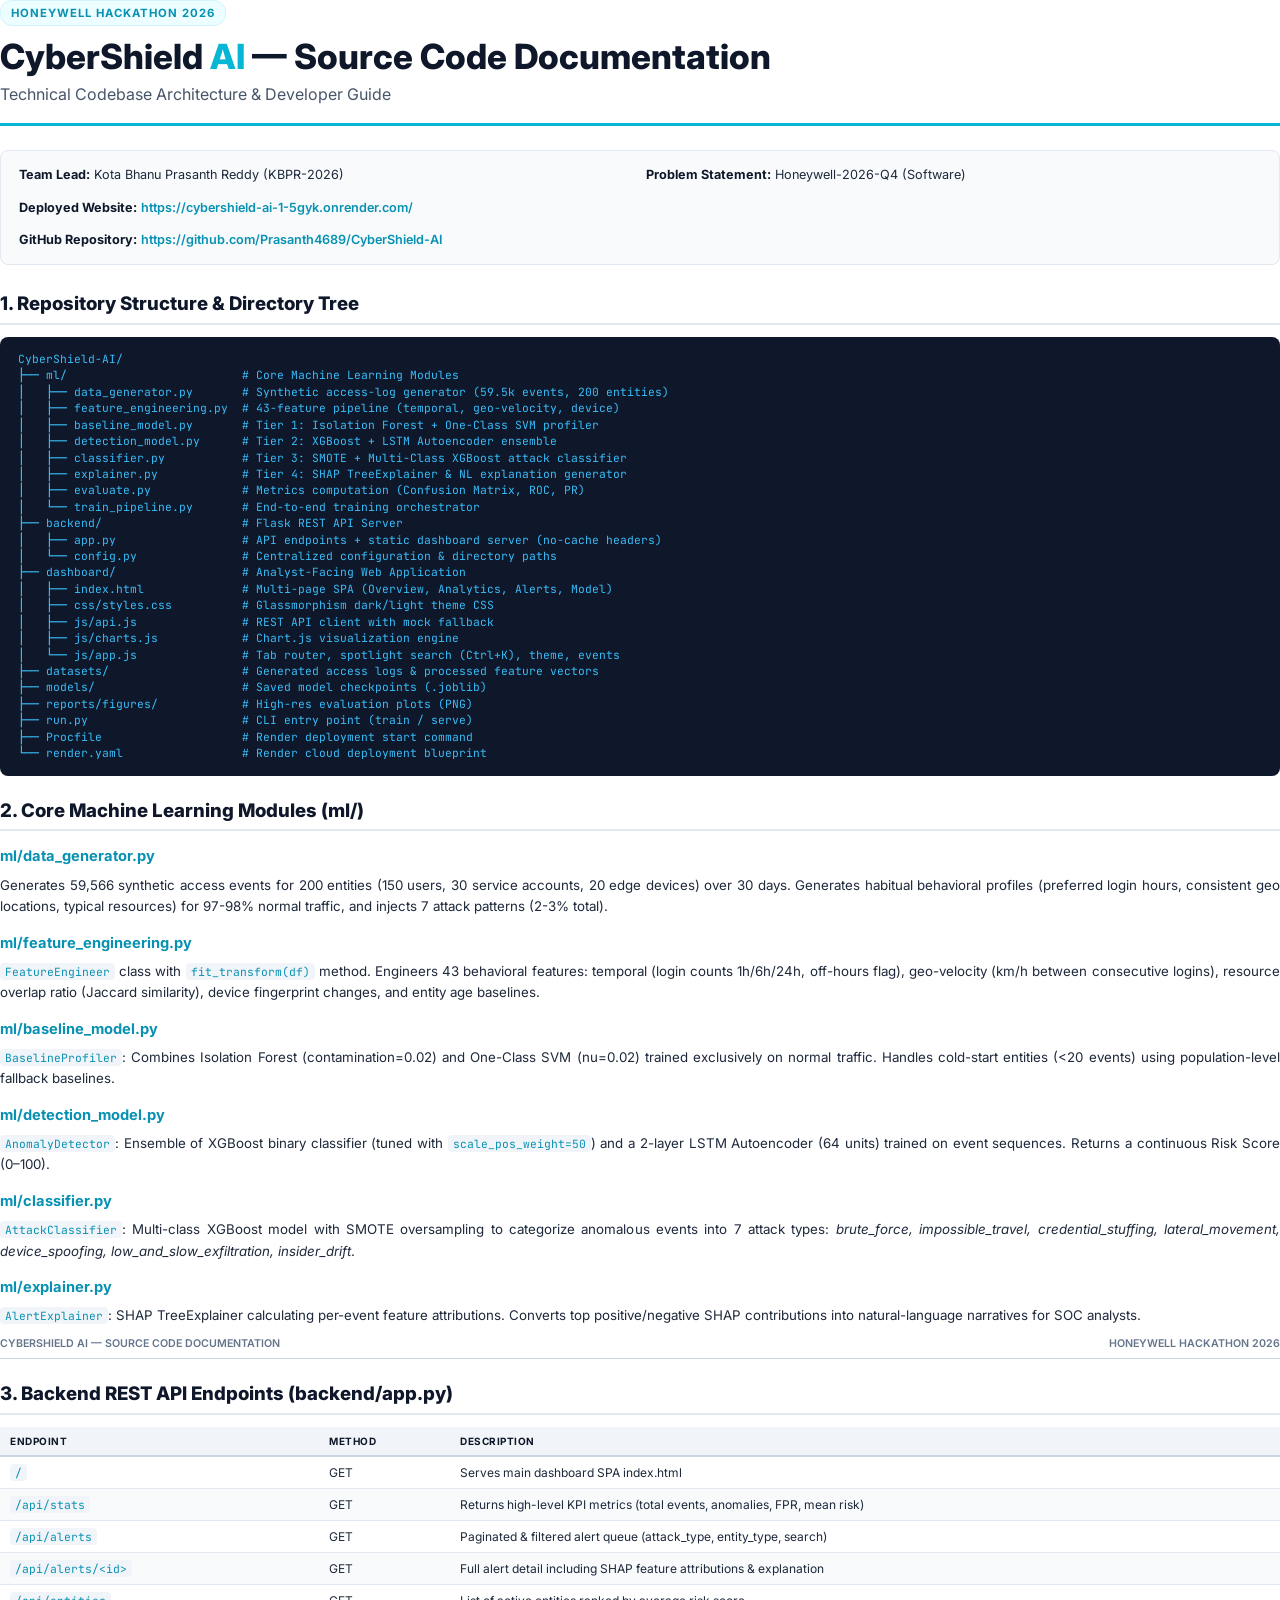
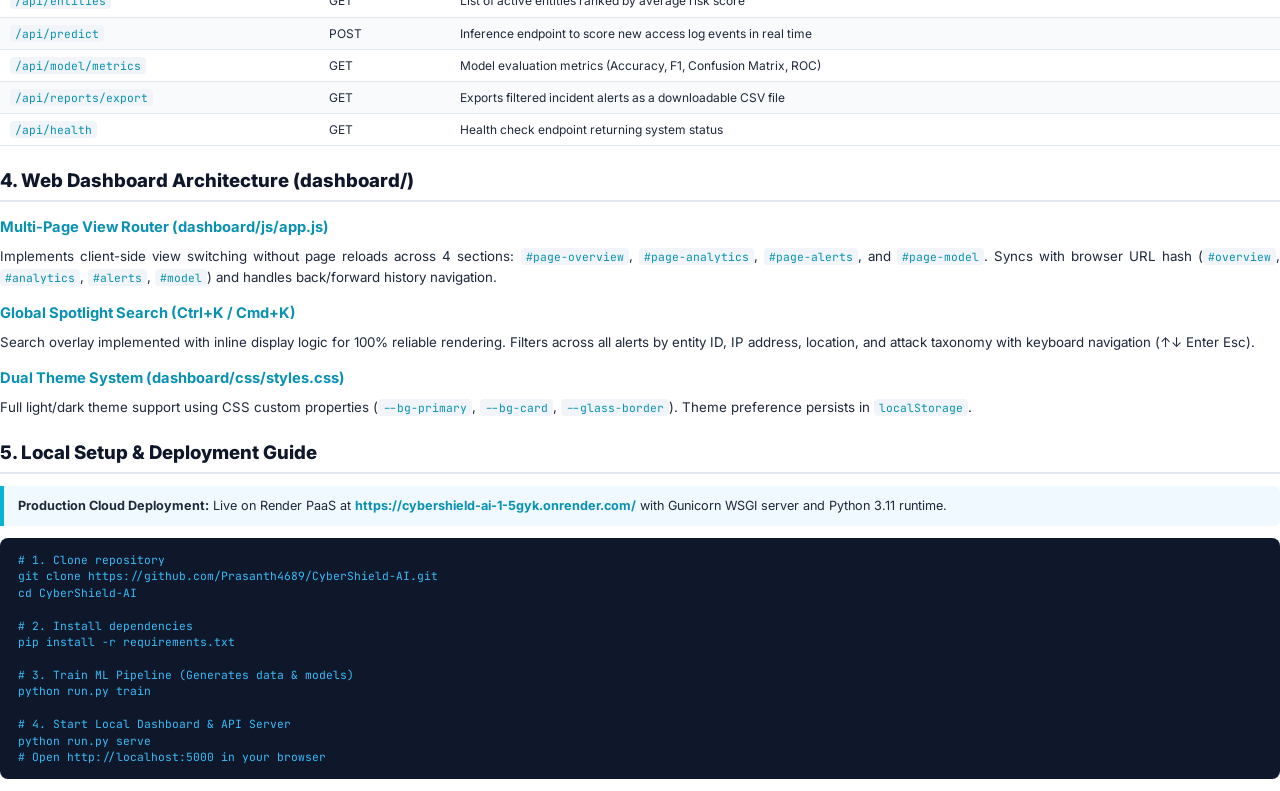
==== code_docs_print.html @ d20b7365 "Redesign Solution Report and Code Documentation PDFs with executive Inter typography, elegant cover " ====
<!DOCTYPE html>
<html lang="en">
<head>
  <meta charset="UTF-8">
  <title>CyberShield AI — Source Code Documentation</title>
  <style>
    @import url('https://fonts.googleapis.com/css2?family=Inter:wght@300;400;500;600;700;800&family=JetBrains+Mono:wght@400;600&display=swap');

    @page {
      size: A4 portrait;
      margin: 18mm 18mm 20mm 18mm;
    }

    * { margin: 0; padding: 0; box-sizing: border-box; }
    body {
      font-family: 'Inter', system-ui, -apple-system, sans-serif;
      background: #ffffff;
      color: #1e293b;
      line-height: 1.6;
      font-size: 10pt;
      -webkit-print-color-adjust: exact;
      print-color-adjust: exact;
    }

    /* Cover Header */
    .doc-cover {
      border-bottom: 3px solid #06b6d4;
      padding-bottom: 16px;
      margin-bottom: 24px;
    }

    .doc-badge {
      display: inline-block;
      background: #ecfeff;
      color: #0891b2;
      border: 1px solid #cff4fc;
      font-size: 8.5pt;
      font-weight: 700;
      text-transform: uppercase;
      letter-spacing: 1px;
      padding: 3px 10px;
      border-radius: 12px;
      margin-bottom: 10px;
    }

    .doc-title {
      font-size: 26pt;
      font-weight: 800;
      color: #0f172a;
      line-height: 1.2;
    }

    .doc-title span { color: #06b6d4; }

    .doc-sub {
      font-size: 12pt;
      color: #475569;
      margin-top: 4px;
    }

    .meta-bar {
      display: grid;
      grid-template-columns: 1fr 1fr;
      gap: 12px;
      background: #f8fafc;
      border: 1px solid #e2e8f0;
      border-radius: 8px;
      padding: 14px 18px;
      margin-bottom: 24px;
      font-size: 9.5pt;
    }

    .meta-bar strong { color: #0f172a; }
    .meta-link { color: #0891b2; font-weight: 600; text-decoration: none; word-break: break-all; }

    /* Page Layout Headers */
    .page-header {
      display: flex;
      justify-content: space-between;
      align-items: center;
      border-bottom: 1px solid #cbd5e1;
      padding-bottom: 6px;
      margin-bottom: 18px;
      font-size: 8pt;
      font-weight: 600;
      color: #64748b;
      text-transform: uppercase;
    }

    h2 {
      font-size: 14pt;
      font-weight: 800;
      color: #0f172a;
      margin-top: 20px;
      margin-bottom: 10px;
      padding-bottom: 4px;
      border-bottom: 2px solid #e2e8f0;
    }

    h3 {
      font-size: 11pt;
      font-weight: 700;
      color: #0891b2;
      margin-top: 14px;
      margin-bottom: 6px;
    }

    p { margin-bottom: 8px; text-align: justify; }
    ul { margin-left: 18px; margin-bottom: 10px; }
    li { margin-bottom: 4px; }

    /* Code Blocks & Trees */
    pre.tree {
      font-family: 'JetBrains Mono', monospace;
      font-size: 8.5pt;
      line-height: 1.45;
      background: #0f172a;
      color: #38bdf8;
      padding: 14px 18px;
      border-radius: 8px;
      overflow-x: auto;
      margin: 12px 0;
    }

    code {
      font-family: 'JetBrains Mono', monospace;
      background: #f1f5f9;
      color: #0891b2;
      padding: 1px 5px;
      border-radius: 4px;
      font-size: 8.5pt;
    }

    /* Tables */
    table.data-table {
      width: 100%;
      border-collapse: collapse;
      margin: 12px 0;
      font-size: 9pt;
    }

    table.data-table th {
      background: #f1f5f9;
      color: #0f172a;
      font-weight: 700;
      text-transform: uppercase;
      font-size: 7.5pt;
      letter-spacing: 0.5px;
      padding: 6px 10px;
      text-align: left;
      border-bottom: 2px solid #cbd5e1;
    }

    table.data-table td {
      padding: 6px 10px;
      border-bottom: 1px solid #e2e8f0;
    }

    table.data-table tr:nth-child(even) { background: #f8fafc; }

    .callout {
      background: #f0f9ff;
      border-left: 4px solid #06b6d4;
      border-radius: 0 6px 6px 0;
      padding: 10px 14px;
      margin: 12px 0;
      font-size: 9.5pt;
    }

    .page-break { page-break-before: always; }
  </style>
</head>
<body>

  <!-- COVER HEADER -->
  <div class="doc-cover">
    <span class="doc-badge">Honeywell Hackathon 2026</span>
    <div class="doc-title">CyberShield <span>AI</span> — Source Code Documentation</div>
    <div class="doc-sub">Technical Codebase Architecture &amp; Developer Guide</div>
  </div>

  <div class="meta-bar">
    <div><strong>Team Lead:</strong> Kota Bhanu Prasanth Reddy (KBPR-2026)</div>
    <div><strong>Problem Statement:</strong> Honeywell-2026-Q4 (Software)</div>
    <div style="grid-column: span 2;"><strong>Deployed Website:</strong> <a class="meta-link" href="https://cybershield-ai-1-5gyk.onrender.com/">https://cybershield-ai-1-5gyk.onrender.com/</a></div>
    <div style="grid-column: span 2;"><strong>GitHub Repository:</strong> <a class="meta-link" href="https://github.com/Prasanth4689/CyberShield-AI">https://github.com/Prasanth4689/CyberShield-AI</a></div>
  </div>

  <!-- SECTION 1 -->
  <h2>1. Repository Structure &amp; Directory Tree</h2>
  <pre class="tree">CyberShield-AI/
├── ml/                         # Core Machine Learning Modules
│   ├── data_generator.py       # Synthetic access-log generator (59.5k events, 200 entities)
│   ├── feature_engineering.py  # 43-feature pipeline (temporal, geo-velocity, device)
│   ├── baseline_model.py       # Tier 1: Isolation Forest + One-Class SVM profiler
│   ├── detection_model.py      # Tier 2: XGBoost + LSTM Autoencoder ensemble
│   ├── classifier.py           # Tier 3: SMOTE + Multi-Class XGBoost attack classifier
│   ├── explainer.py            # Tier 4: SHAP TreeExplainer & NL explanation generator
│   ├── evaluate.py             # Metrics computation (Confusion Matrix, ROC, PR)
│   └── train_pipeline.py       # End-to-end training orchestrator
├── backend/                    # Flask REST API Server
│   ├── app.py                  # API endpoints + static dashboard server (no-cache headers)
│   └── config.py               # Centralized configuration & directory paths
├── dashboard/                  # Analyst-Facing Web Application
│   ├── index.html              # Multi-page SPA (Overview, Analytics, Alerts, Model)
│   ├── css/styles.css          # Glassmorphism dark/light theme CSS
│   ├── js/api.js               # REST API client with mock fallback
│   ├── js/charts.js            # Chart.js visualization engine
│   └── js/app.js               # Tab router, spotlight search (Ctrl+K), theme, events
├── datasets/                   # Generated access logs & processed feature vectors
├── models/                     # Saved model checkpoints (.joblib)
├── reports/figures/            # High-res evaluation plots (PNG)
├── run.py                      # CLI entry point (train / serve)
├── Procfile                    # Render deployment start command
└── render.yaml                 # Render cloud deployment blueprint</pre>

  <!-- SECTION 2 -->
  <h2>2. Core Machine Learning Modules (ml/)</h2>

  <h3>ml/data_generator.py</h3>
  <p>Generates 59,566 synthetic access events for 200 entities (150 users, 30 service accounts, 20 edge devices) over 30 days. Generates habitual behavioral profiles (preferred login hours, consistent geo locations, typical resources) for 97-98% normal traffic, and injects 7 attack patterns (2-3% total).</p>

  <h3>ml/feature_engineering.py</h3>
  <p><code>FeatureEngineer</code> class with <code>fit_transform(df)</code> method. Engineers 43 behavioral features: temporal (login counts 1h/6h/24h, off-hours flag), geo-velocity (km/h between consecutive logins), resource overlap ratio (Jaccard similarity), device fingerprint changes, and entity age baselines.</p>

  <h3>ml/baseline_model.py</h3>
  <p><code>BaselineProfiler</code>: Combines Isolation Forest (contamination=0.02) and One-Class SVM (nu=0.02) trained exclusively on normal traffic. Handles cold-start entities (&lt;20 events) using population-level fallback baselines.</p>

  <h3>ml/detection_model.py</h3>
  <p><code>AnomalyDetector</code>: Ensemble of XGBoost binary classifier (tuned with <code>scale_pos_weight=50</code>) and a 2-layer LSTM Autoencoder (64 units) trained on event sequences. Returns a continuous Risk Score (0–100).</p>

  <h3>ml/classifier.py</h3>
  <p><code>AttackClassifier</code>: Multi-class XGBoost model with SMOTE oversampling to categorize anomalous events into 7 attack types: <em>brute_force, impossible_travel, credential_stuffing, lateral_movement, device_spoofing, low_and_slow_exfiltration, insider_drift</em>.</p>

  <h3>ml/explainer.py</h3>
  <p><code>AlertExplainer</code>: SHAP TreeExplainer calculating per-event feature attributions. Converts top positive/negative SHAP contributions into natural-language narratives for SOC analysts.</p>

  <div class="page-break"></div>
  <div class="page-header">
    <span>CyberShield AI — Source Code Documentation</span>
    <span>Honeywell Hackathon 2026</span>
  </div>

  <!-- SECTION 3 -->
  <h2>3. Backend REST API Endpoints (backend/app.py)</h2>

  <table class="data-table">
    <thead>
      <tr>
        <th>Endpoint</th>
        <th>Method</th>
        <th>Description</th>
      </tr>
    </thead>
    <tbody>
      <tr><td><code>/</code></td><td>GET</td><td>Serves main dashboard SPA index.html</td></tr>
      <tr><td><code>/api/stats</code></td><td>GET</td><td>Returns high-level KPI metrics (total events, anomalies, FPR, mean risk)</td></tr>
      <tr><td><code>/api/alerts</code></td><td>GET</td><td>Paginated &amp; filtered alert queue (attack_type, entity_type, search)</td></tr>
      <tr><td><code>/api/alerts/&lt;id&gt;</code></td><td>GET</td><td>Full alert detail including SHAP feature attributions &amp; explanation</td></tr>
      <tr><td><code>/api/entities</code></td><td>GET</td><td>List of active entities ranked by average risk score</td></tr>
      <tr><td><code>/api/predict</code></td><td>POST</td><td>Inference endpoint to score new access log events in real time</td></tr>
      <tr><td><code>/api/model/metrics</code></td><td>GET</td><td>Model evaluation metrics (Accuracy, F1, Confusion Matrix, ROC)</td></tr>
      <tr><td><code>/api/reports/export</code></td><td>GET</td><td>Exports filtered incident alerts as a downloadable CSV file</td></tr>
      <tr><td><code>/api/health</code></td><td>GET</td><td>Health check endpoint returning system status</td></tr>
    </tbody>
  </table>

  <!-- SECTION 4 -->
  <h2>4. Web Dashboard Architecture (dashboard/)</h2>

  <h3>Multi-Page View Router (dashboard/js/app.js)</h3>
  <p>Implements client-side view switching without page reloads across 4 sections: <code>#page-overview</code>, <code>#page-analytics</code>, <code>#page-alerts</code>, and <code>#page-model</code>. Syncs with browser URL hash (<code>#overview</code>, <code>#analytics</code>, <code>#alerts</code>, <code>#model</code>) and handles back/forward history navigation.</p>

  <h3>Global Spotlight Search (Ctrl+K / Cmd+K)</h3>
  <p>Search overlay implemented with inline display logic for 100% reliable rendering. Filters across all alerts by entity ID, IP address, location, and attack taxonomy with keyboard navigation (↑↓ Enter Esc).</p>

  <h3>Dual Theme System (dashboard/css/styles.css)</h3>
  <p>Full light/dark theme support using CSS custom properties (<code>--bg-primary</code>, <code>--bg-card</code>, <code>--glass-border</code>). Theme preference persists in <code>localStorage</code>.</p>

  <!-- SECTION 5 -->
  <h2>5. Local Setup &amp; Deployment Guide</h2>
  <div class="callout">
    <strong>Production Cloud Deployment:</strong> Live on Render PaaS at <strong style="color:#0891b2;">https://cybershield-ai-1-5gyk.onrender.com/</strong> with Gunicorn WSGI server and Python 3.11 runtime.
  </div>

  <pre class="tree"># 1. Clone repository
git clone https://github.com/Prasanth4689/CyberShield-AI.git
cd CyberShield-AI

# 2. Install dependencies
pip install -r requirements.txt

# 3. Train ML Pipeline (Generates data & models)
python run.py train

# 4. Start Local Dashboard & API Server
python run.py serve
# Open http://localhost:5000 in your browser</pre>

</body>
</html>
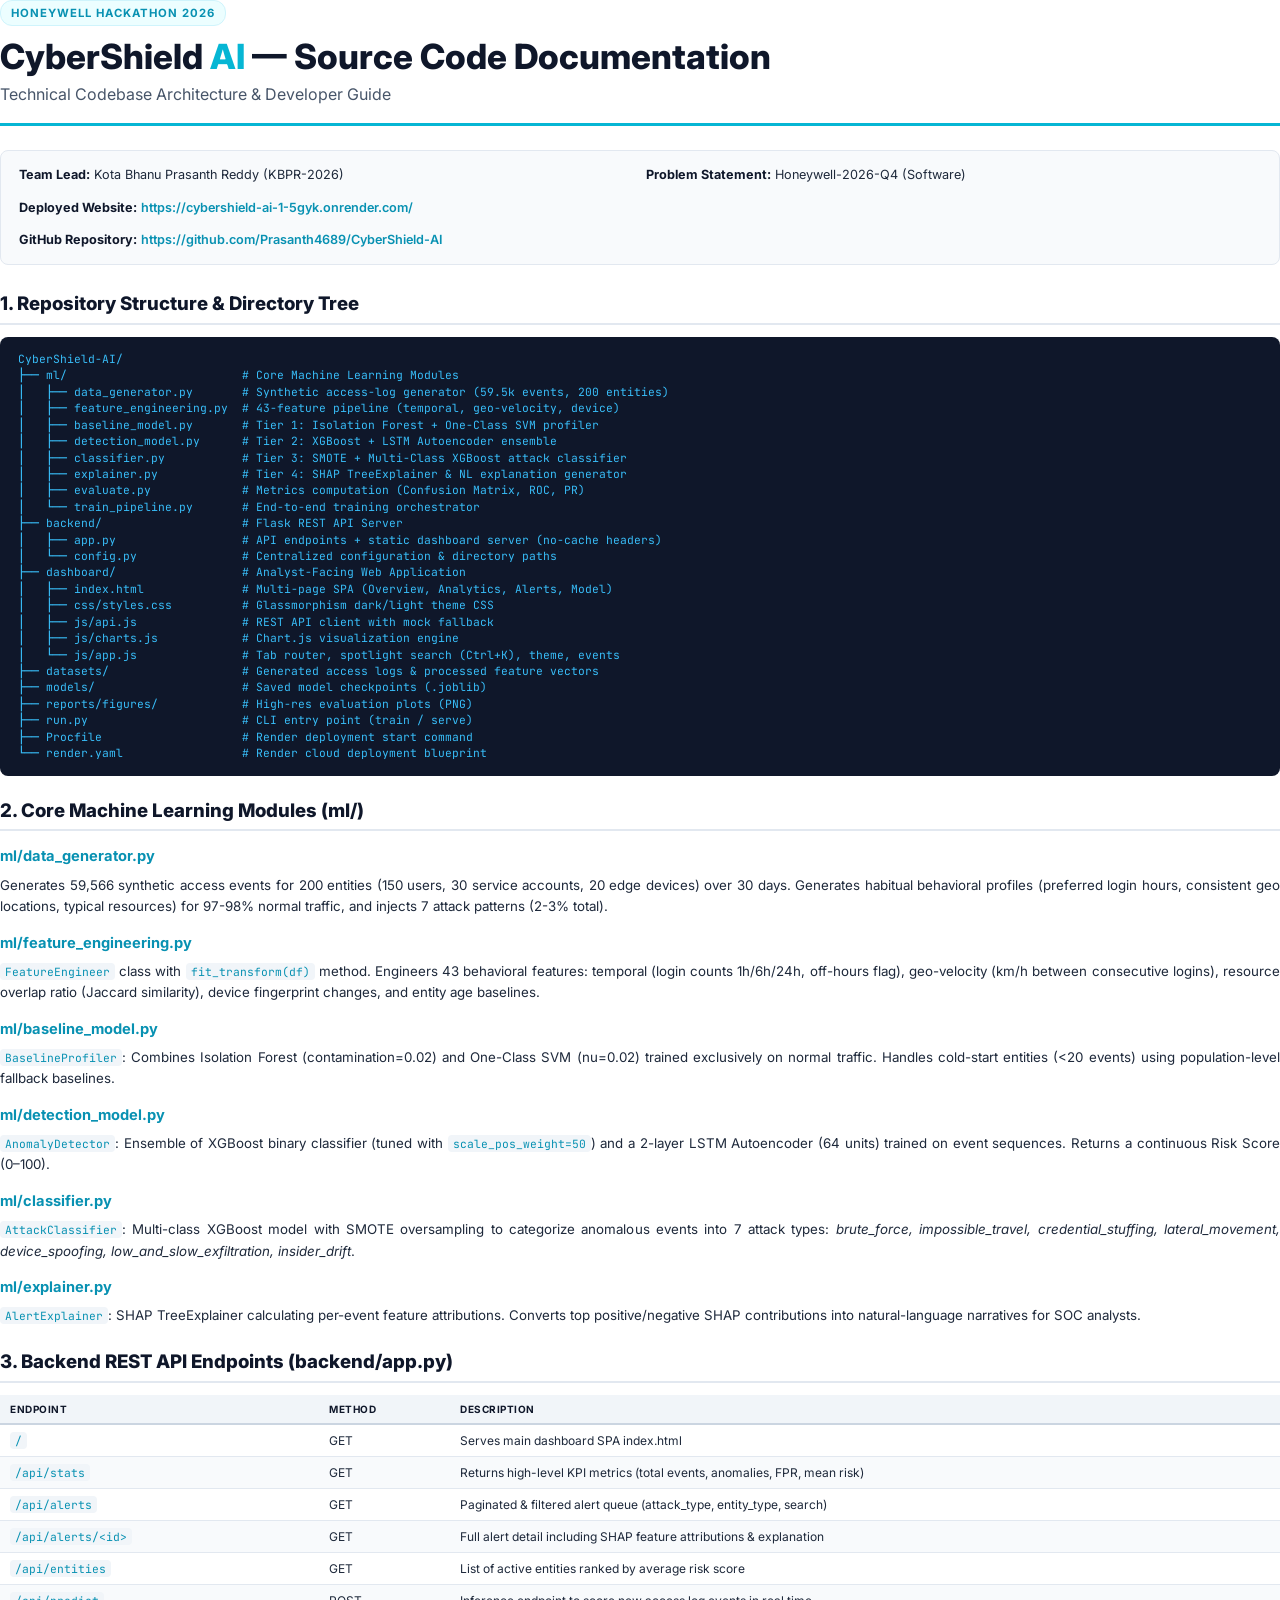
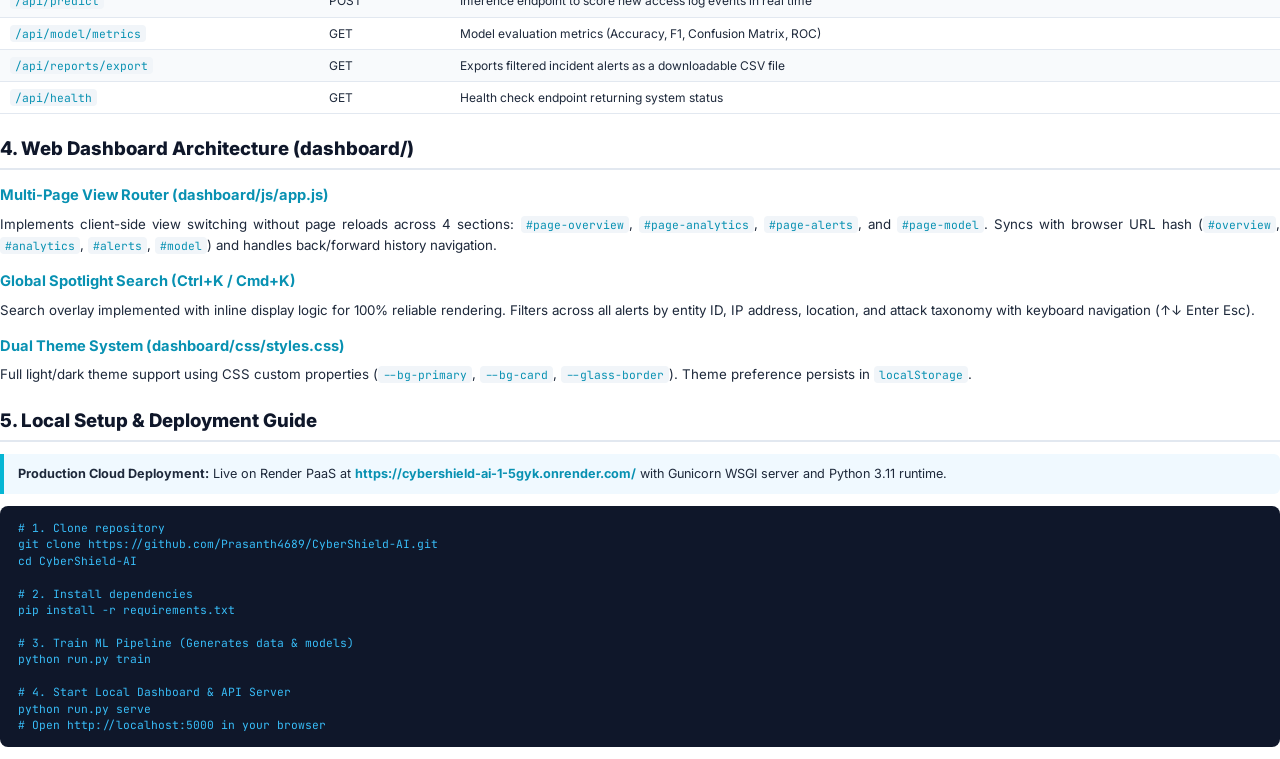
==== commit 45686bdb: "Remove forced page breaks and reduce figure heights to eliminate weird blank gaps between sections i" ====
--- a/code_docs_print.html
+++ b/code_docs_print.html
@@ -235,12 +235,6 @@
   <h3>ml/explainer.py</h3>
   <p><code>AlertExplainer</code>: SHAP TreeExplainer calculating per-event feature attributions. Converts top positive/negative SHAP contributions into natural-language narratives for SOC analysts.</p>
 
-  <div class="page-break"></div>
-  <div class="page-header">
-    <span>CyberShield AI — Source Code Documentation</span>
-    <span>Honeywell Hackathon 2026</span>
-  </div>
-
   <!-- SECTION 3 -->
   <h2>3. Backend REST API Endpoints (backend/app.py)</h2>
 
